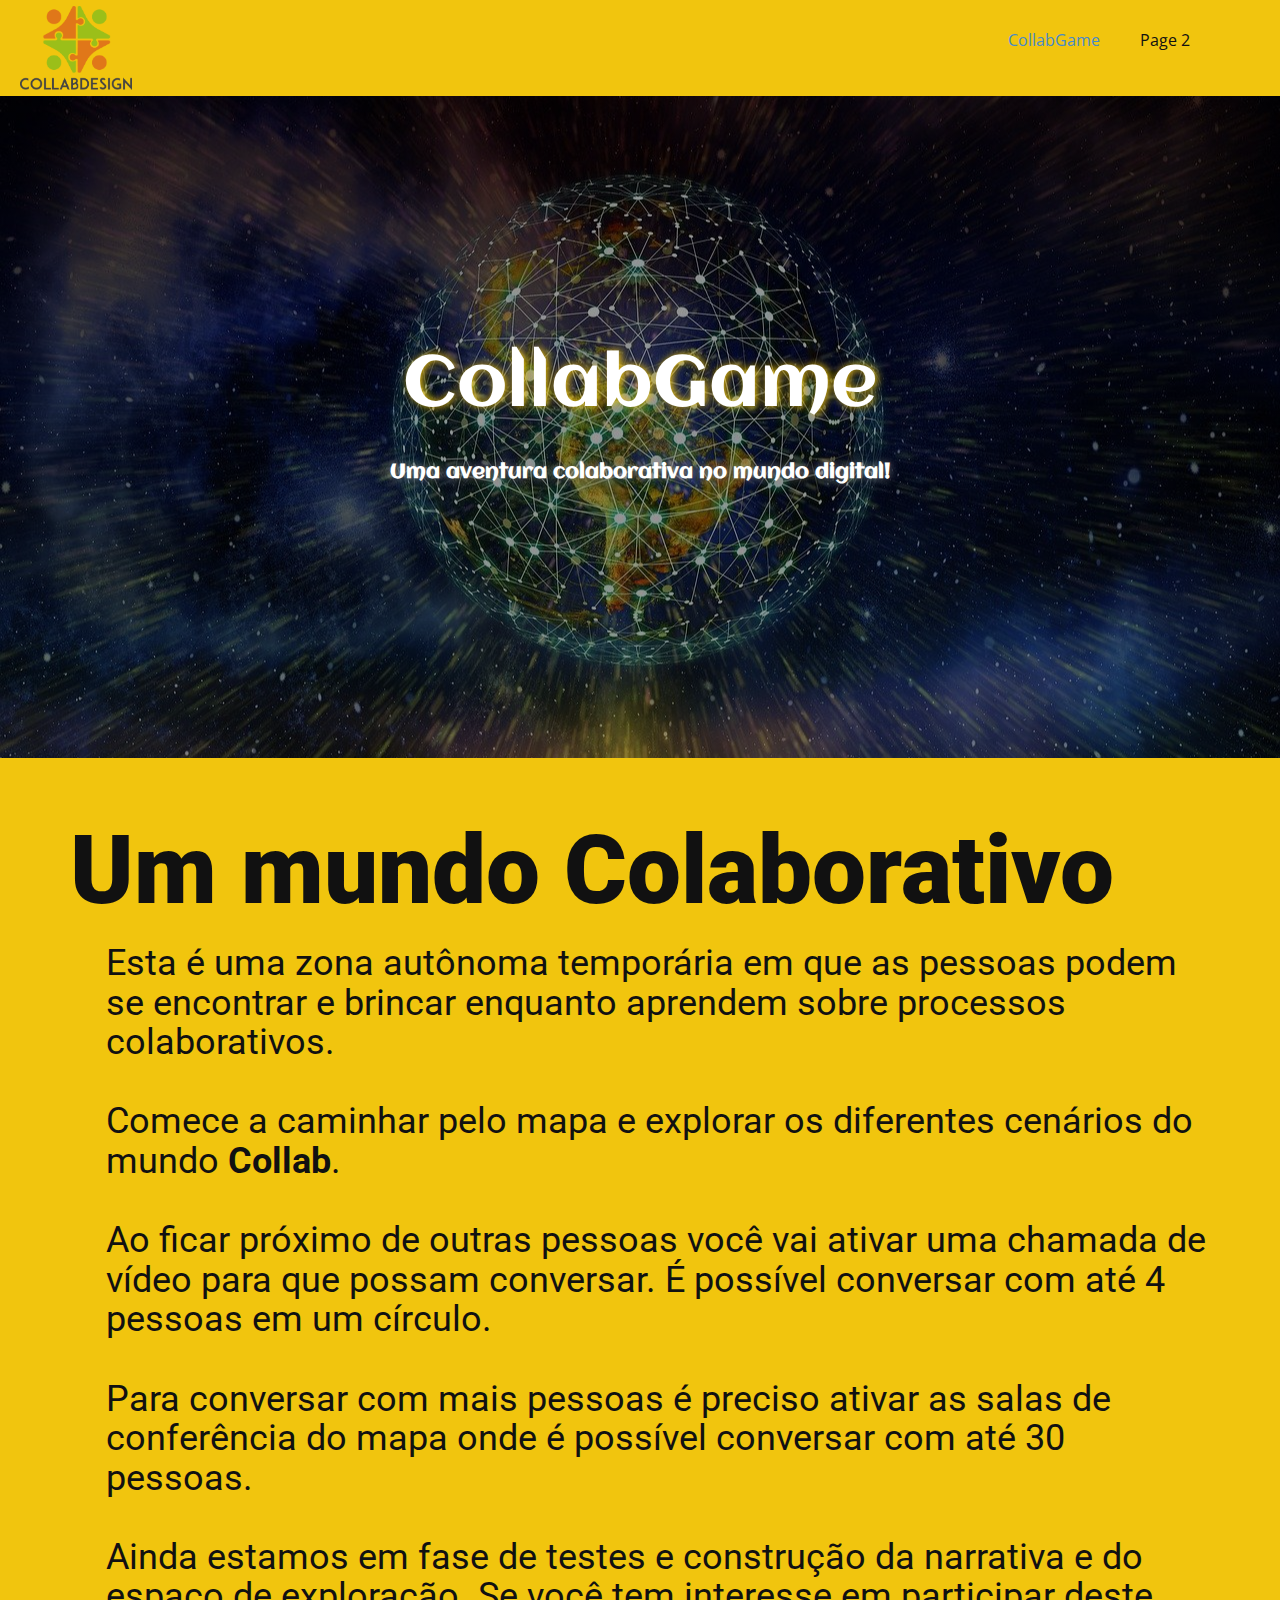
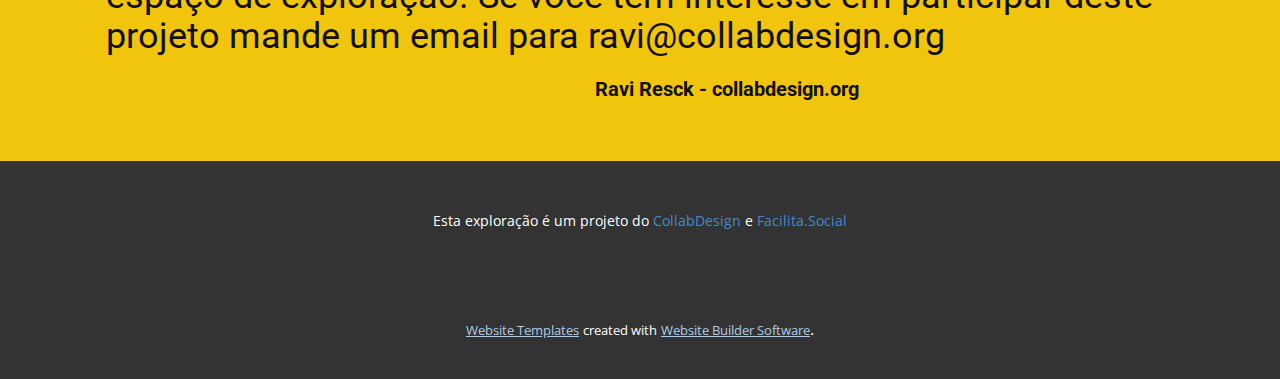
==== index.html @ 3efafa6f "Initial commit" ====
<!DOCTYPE html>
<html style="font-size: 16px;">
  <head>
    <meta name="viewport" content="width=device-width, initial-scale=1.0">
    <meta charset="utf-8">
    <meta name="keywords" content="CollabGame, Um mundo Colaborativo, Esta é uma zona autônoma temporária em que as pessoas podem se encontrar e brincar enquanto aprendem sobre processos colaborativos.&nbsp;Comece a caminhar pelo mapa e explorar os diferentes cenários do mundo Collab.&nbsp;Ao ficar próximo de outras pessoas você vai ativar uma chamada de vídeo para que possam conversar. É possível conversar com até 4 pessoas em um círculo.&nbsp;Para conversar com mais pessoas é preciso ativar as salas de conferência do mapa onde é possível conversar com até 30 pessoas.Ainda estamos em fase de testes e construção da narrativa e do espaço de exploração. Se você tem interesse em participar deste projeto mande um email para ravi@collabdesign.org">
    <meta name="description" content="">
    <meta name="page_type" content="np-template-header-footer-from-plugin">
    <title>CollabGame</title>
    <link rel="stylesheet" href="nicepage.css" media="screen">
<link rel="stylesheet" href="CollabGame.css" media="screen">
    <script class="u-script" type="text/javascript" src="jquery.js" defer=""></script>
    <script class="u-script" type="text/javascript" src="nicepage.js" defer=""></script>
    <meta name="generator" content="Nicepage 2.26.5, nicepage.com">
    <link id="u-theme-google-font" rel="stylesheet" href="https://fonts.googleapis.com/css?family=Roboto:100,100i,300,300i,400,400i,500,500i,700,700i,900,900i|Open+Sans:300,300i,400,400i,600,600i,700,700i,800,800i">
    <link id="u-page-google-font" rel="stylesheet" href="https://fonts.googleapis.com/css?family=Aclonica:400">
    
    
    
    <script type="application/ld+json">{
		"@context": "http://schema.org",
		"@type": "Organization",
		"name": "",
		"url": "index.html",
		"logo": "images/CollabDesign.png"
}</script>
    <meta property="og:title" content="CollabGame">
    <meta property="og:type" content="website">
    <meta name="theme-color" content="#478ac9">
    <link rel="canonical" href="index.html">
    <meta property="og:url" content="index.html">
  </head>
  <body data-home-page="CollabGame.html" data-home-page-title="CollabGame" class="u-body"><header class="u-clearfix u-header u-palette-3-base u-header" id="sec-86e1"><div class="u-clearfix u-sheet u-sheet-1">
        <a href="https://nicepage.com" class="u-image u-logo u-image-1" data-image-width="1367" data-image-height="1030">
          <img src="images/CollabDesign.png" class="u-logo-image u-logo-image-1" data-image-width="112.1112">
        </a>
        <nav class="u-menu u-menu-dropdown u-offcanvas u-menu-1">
          <div class="menu-collapse" style="font-size: 1rem; letter-spacing: 0;">
            <a class="u-button-style u-custom-left-right-menu-spacing u-custom-padding-bottom u-custom-top-bottom-menu-spacing u-nav-link u-text-active-palette-1-base u-text-hover-palette-2-base" href="#">
              <svg><use xmlns:xlink="http://www.w3.org/1999/xlink" xlink:href="#menu-hamburger"></use></svg>
              <svg version="1.1" xmlns="http://www.w3.org/2000/svg" xmlns:xlink="http://www.w3.org/1999/xlink"><defs><symbol id="menu-hamburger" viewBox="0 0 16 16" style="width: 16px; height: 16px;"><rect y="1" width="16" height="2"></rect><rect y="7" width="16" height="2"></rect><rect y="13" width="16" height="2"></rect>
</symbol>
</defs></svg>
            </a>
          </div>
          <div class="u-nav-container">
            <ul class="u-nav u-unstyled u-nav-1"><li class="u-nav-item"><a class="u-button-style u-nav-link u-text-active-palette-1-base u-text-hover-palette-2-base" href="CollabGame.html" style="padding: 10px 20px;">CollabGame</a>
</li><li class="u-nav-item"><a class="u-button-style u-nav-link u-text-active-palette-1-base u-text-hover-palette-2-base" href="Page-2.html" style="padding: 10px 20px;">Page 2</a>
</li></ul>
          </div>
          <div class="u-nav-container-collapse">
            <div class="u-black u-container-style u-inner-container-layout u-opacity u-opacity-95 u-sidenav">
              <div class="u-menu-close"></div>
              <ul class="u-align-center u-nav u-popupmenu-items u-unstyled u-nav-2"><li class="u-nav-item"><a class="u-button-style u-nav-link" href="CollabGame.html">CollabGame</a>
</li><li class="u-nav-item"><a class="u-button-style u-nav-link" href="Page-2.html">Page 2</a>
</li></ul>
            </div>
            <div class="u-black u-menu-overlay u-opacity u-opacity-70"></div>
          </div>
        </nav>
      </div></header>
    <section class="u-align-center u-clearfix u-image u-shading u-section-1" src="" data-image-width="1280" data-image-height="853" id="sec-aa53">
      <div class="u-clearfix u-sheet u-sheet-1">
        <h1 class="u-custom-font u-text u-title u-text-1" data-animation-name="flipIn" data-animation-duration="1000" data-animation-delay="0" data-animation-direction="X">CollabGame</h1>
        <p class="u-custom-font u-large-text u-text u-text-default u-text-variant u-text-2">Uma aventura colaborativa no mundo digital!</p>
      </div>
    </section>
    <section class="u-clearfix u-palette-3-base u-section-2" id="carousel_cb81">
      <div class="u-clearfix u-sheet u-sheet-1">
        <h2 class="u-align-center-sm u-align-center-xs u-text u-text-body-color u-text-1">Um mundo Colaborativo</h2>
        <h2 class="u-align-center-sm u-align-center-xs u-text u-text-2">Esta é uma zona autônoma temporária em que as pessoas podem se encontrar e brincar enquanto aprendem sobre processos colaborativos.&nbsp;<br>
          <br>Comece a caminhar pelo mapa e explorar os diferentes cenários do mundo <b>Collab</b>.&nbsp;<br>
          <br>Ao ficar próximo de outras pessoas você vai ativar uma chamada de vídeo para que possam conversar. É possível conversar com até 4 pessoas em um círculo.&nbsp;<br>
          <br>Para conversar com mais pessoas é preciso ativar as salas de conferência do mapa onde é possível conversar com até 30 pessoas.<br>
          <br>Ainda estamos em fase de testes e construção da narrativa e do espaço de exploração. Se você tem interesse em participar deste projeto mande um email para ravi@collabdesign.org
        </h2>
        <h6 class="u-text u-text-body-color u-text-3">Ravi Resck - collabdesign.org</h6>
      </div>
    </section>
    
    
    <footer class="u-align-center u-clearfix u-footer u-grey-80 u-footer" id="sec-552c"><div class="u-clearfix u-sheet u-sheet-1">
        <p class="u-small-text u-text u-text-variant u-text-1">Esta exploração é um projeto do <a href="https://collabdesign.org" class="u-active-none u-border-none u-btn u-button-style u-hover-none u-none u-text-palette-1-base u-btn-1">CollabDesign</a> e <a href="https://facilita.social" class="u-active-none u-border-none u-btn u-button-style u-hover-none u-none u-text-palette-1-base u-btn-2">Facilita.Social</a>
        </p>
      </div></footer>
    <section class="u-backlink u-clearfix u-grey-80">
      <a class="u-link" href="https://nicepage.com/website-templates" target="_blank">
        <span>Website Templates</span>
      </a>
      <p class="u-text">
        <span>created with</span>
      </p>
      <a class="u-link" href="https://nicepage.com/" target="_blank">
        <span>Website Builder Software</span>
      </a>. 
    </section>
  </body>
</html>
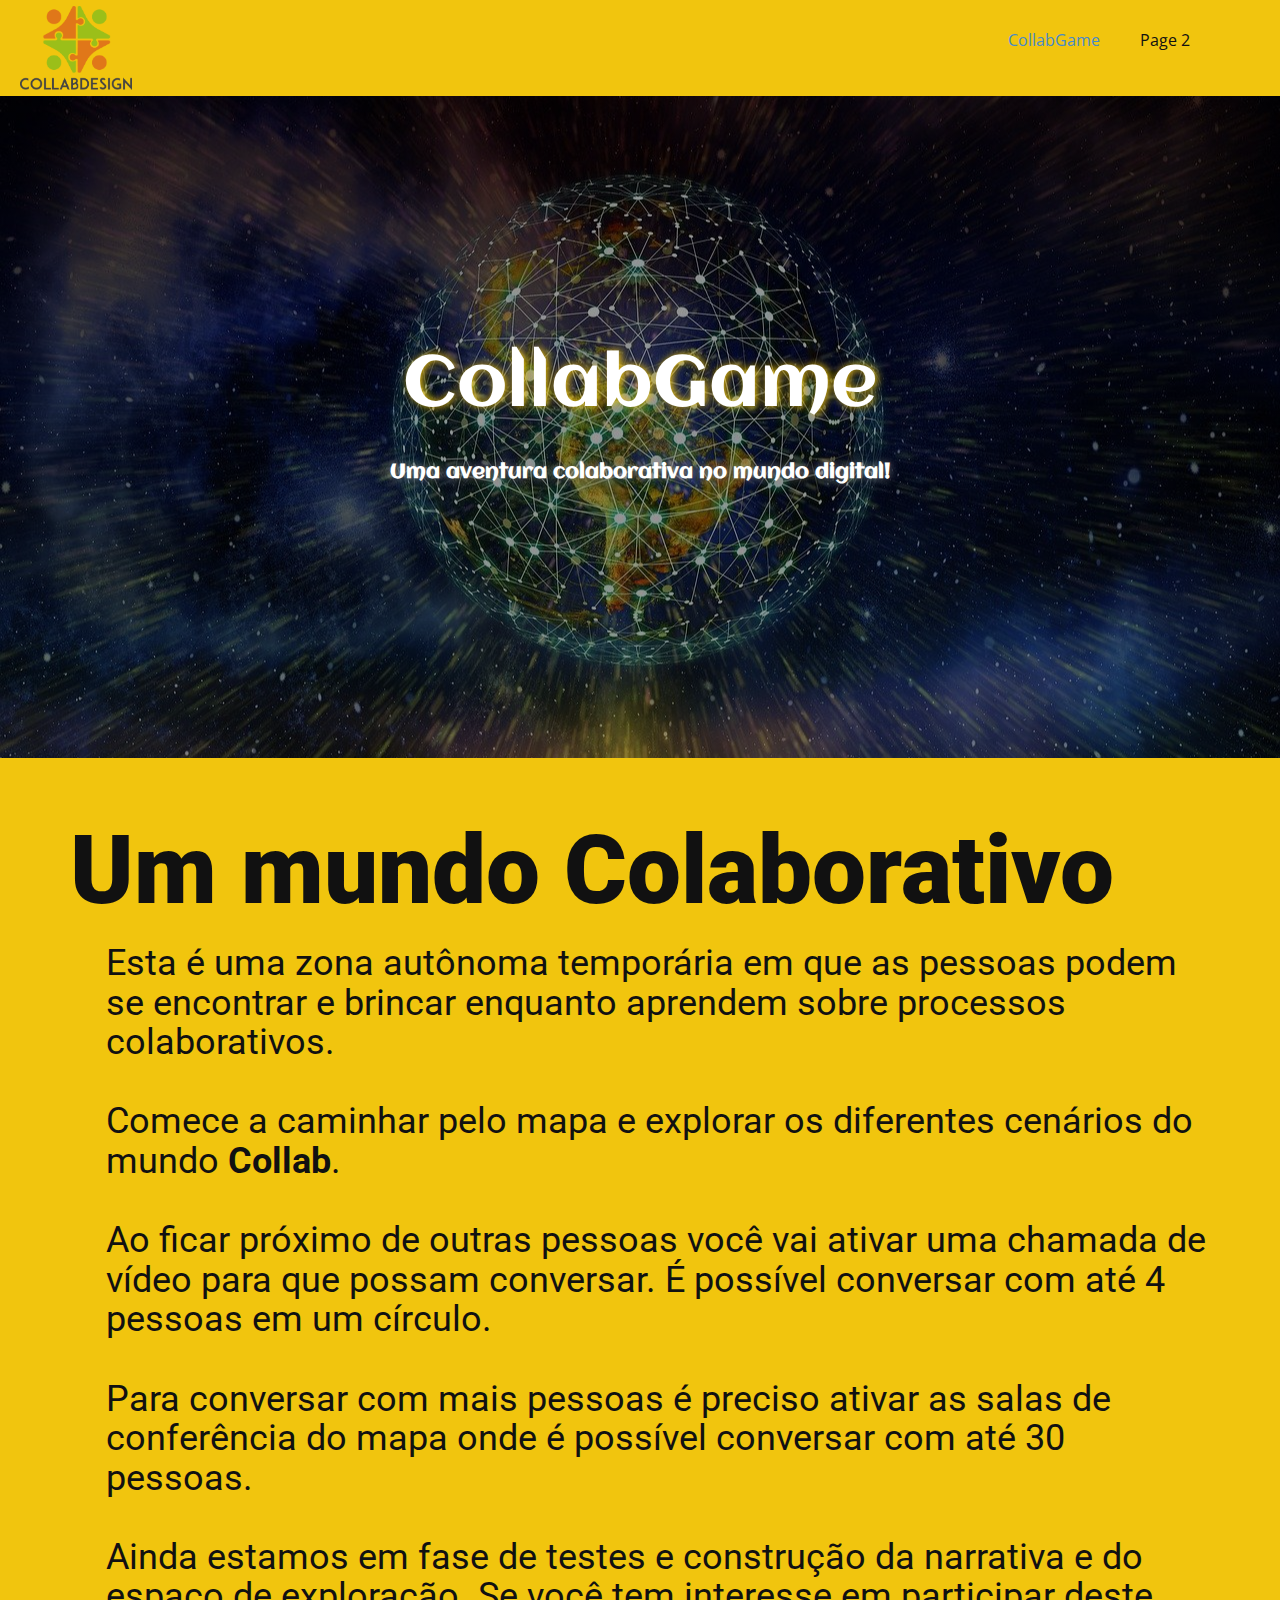
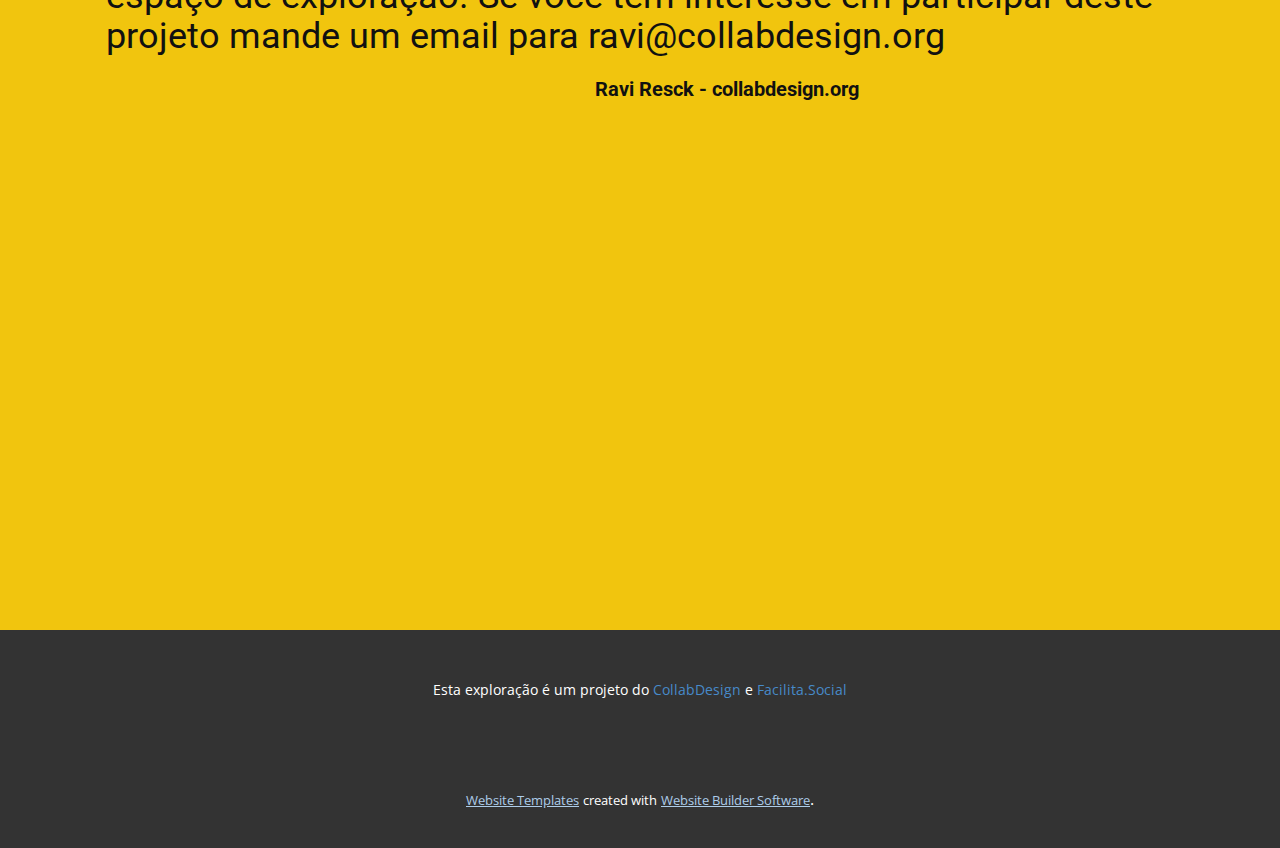
==== commit 652f9618: "Update Miro" ====
--- a/index.html
+++ b/index.html
@@ -75,6 +75,9 @@
           <br>Ainda estamos em fase de testes e construção da narrativa e do espaço de exploração. Se você tem interesse em participar deste projeto mande um email para ravi@collabdesign.org
         </h2>
         <h6 class="u-text u-text-body-color u-text-3">Ravi Resck - collabdesign.org</h6>
+        <div class="u-clearfix u-custom-html u-custom-html-1">
+          <iframe width="576" height="432" src="https://miro.com/app/live-embed/o9J_kju0N60=/?moveToViewport=-2356,-480,2297,1797" frameborder="0" scrolling="no" allowfullscreen=""></iframe>
+        </div>
       </div>
     </section>
     
--- a/nicepage.css
+++ b/nicepage.css
@@ -30174,7 +30174,7 @@
 .u-header .u-menu-1 {width: auto} }
 
 @media (max-width: 767px){ .u-header .u-image-1 {width: auto} }
-@media (max-width: 575px){ .u-header .u-image-1 {width: auto; margin-top: 16px; margin-left: -39px; height: 32px}
+@media (max-width: 575px){ .u-header .u-image-1 {margin-top: 16px; margin-left: -39px}
 .u-header .u-menu-1 {margin-top: -48px; margin-bottom: 32px} }
  .u-footer {background-image: none}
 .u-footer .u-sheet-1 {min-height: 120px}
--- a/CollabGame.css
+++ b/CollabGame.css
@@ -11,10 +11,11 @@
 
 @media (max-width: 575px){ .u-section-1 .u-sheet-1 {min-height: 287px}
 .u-section-1 .u-text-1 {margin-top: 93px; margin-left: 12px; margin-right: 12px} }.u-section-2 {background-image: none}
-.u-section-2 .u-sheet-1 {min-height: 439px}
+.u-section-2 .u-sheet-1 {min-height: 1460px}
 .u-section-2 .u-text-1 {font-weight: 900; font-size: 6rem; margin: 60px 0 0}
 .u-section-2 .u-text-2 {margin: 20px 0 0 36px}
-.u-section-2 .u-text-3 {font-weight: 700; font-size: 1.25rem; margin: 20px 0 60px 525px} 
+.u-section-2 .u-text-3 {font-weight: 700; font-size: 1.25rem; margin: 20px 0 0 525px}
+.u-section-2 .u-custom-html-1 {min-height: 439px; height: auto; width: 570px; margin: 30px auto 60px} 
 
 @media (max-width: 1199px){ .u-section-2 .u-text-2 {margin-left: 325px}
 .u-section-2 .u-text-3 {width: auto; margin-right: auto; margin-left: 325px} }
@@ -24,9 +25,10 @@
 
 @media (max-width: 767px){ .u-section-2 .u-sheet-1 {min-height: 1681px}
 .u-section-2 .u-text-1 {width: auto; margin-right: -50px; margin-left: -40px}
-.u-section-2 .u-text-2 {margin-top: 60px; margin-left: 0; width: auto}
-.u-section-2 .u-text-3 {margin-right: 145px; margin-left: 69px} }
+.u-section-2 .u-text-2 {margin-top: 60px; margin-left: 0}
+.u-section-2 .u-text-3 {margin-right: 145px; margin-left: 69px}
+.u-section-2 .u-custom-html-1 {width: 540px} }
 
 @media (max-width: 575px){ .u-section-2 .u-text-1 {font-size: 4.5rem; margin-left: -50px}
-.u-section-2 .u-text-2 {width: auto}
-.u-section-2 .u-text-3 {margin-right: 14px; margin-left: 0} }+.u-section-2 .u-text-3 {margin-right: 14px; margin-left: 0}
+.u-section-2 .u-custom-html-1 {width: 340px} }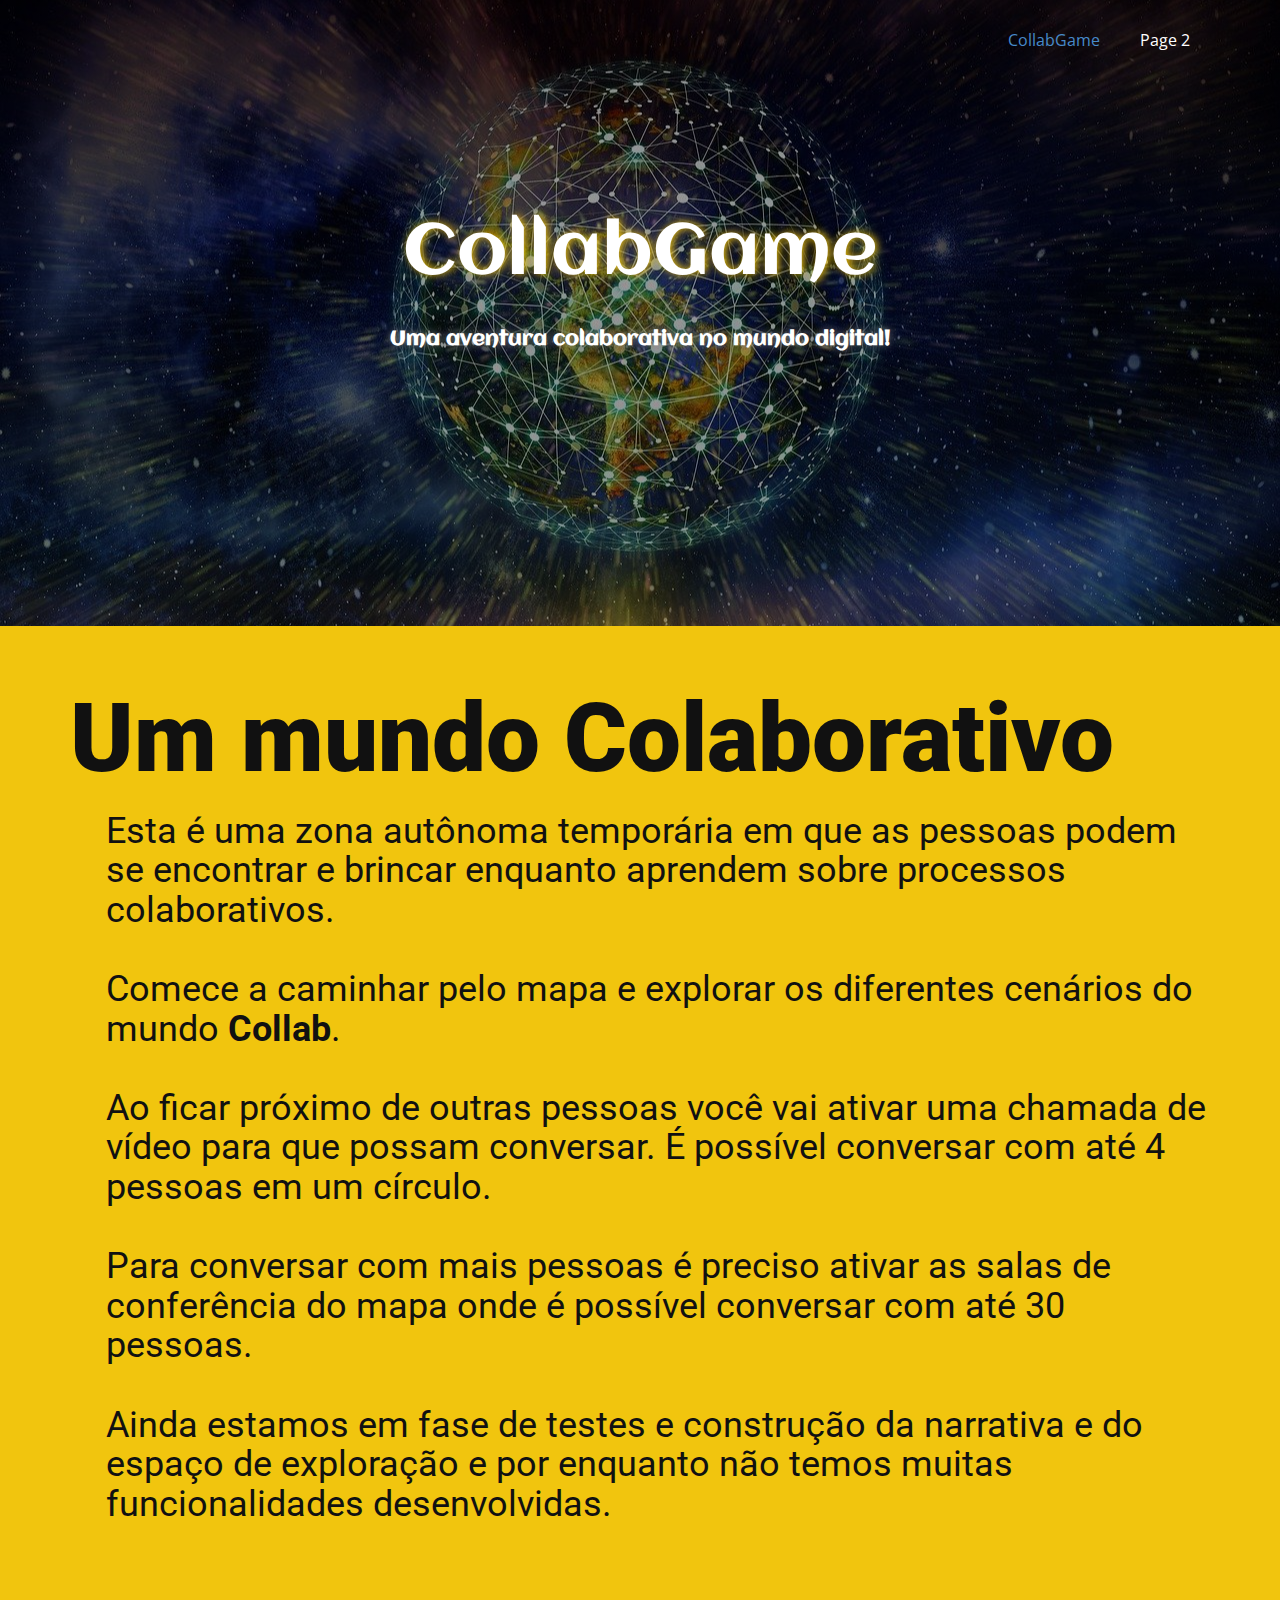
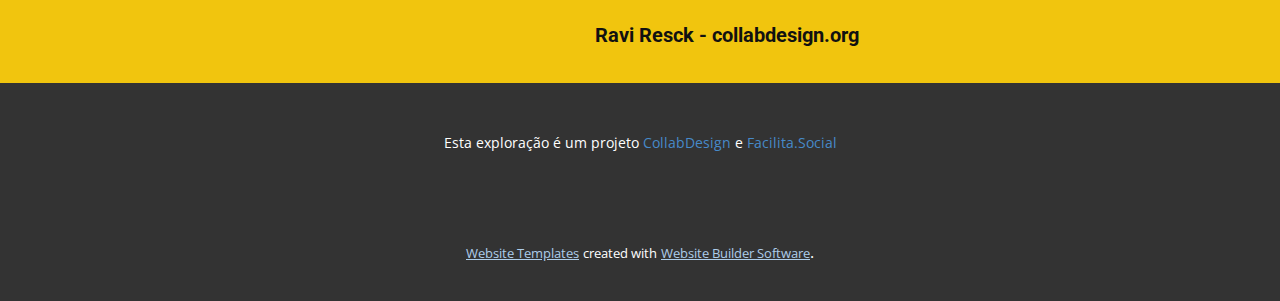
==== commit 451da320: "Update" ====
--- a/index.html
+++ b/index.html
@@ -3,7 +3,7 @@
   <head>
     <meta name="viewport" content="width=device-width, initial-scale=1.0">
     <meta charset="utf-8">
-    <meta name="keywords" content="CollabGame, Um mundo Colaborativo, Esta é uma zona autônoma temporária em que as pessoas podem se encontrar e brincar enquanto aprendem sobre processos colaborativos.&nbsp;Comece a caminhar pelo mapa e explorar os diferentes cenários do mundo Collab.&nbsp;Ao ficar próximo de outras pessoas você vai ativar uma chamada de vídeo para que possam conversar. É possível conversar com até 4 pessoas em um círculo.&nbsp;Para conversar com mais pessoas é preciso ativar as salas de conferência do mapa onde é possível conversar com até 30 pessoas.Ainda estamos em fase de testes e construção da narrativa e do espaço de exploração. Se você tem interesse em participar deste projeto mande um email para ravi@collabdesign.org">
+    <meta name="keywords" content="CollabGame, Um mundo Colaborativo, Esta é uma zona autônoma temporária em que as pessoas podem se encontrar e brincar enquanto aprendem sobre processos colaborativos.&nbsp;Comece a caminhar pelo mapa e explorar os diferentes cenários do mundo Collab.&nbsp;Ao ficar próximo de outras pessoas você vai ativar uma chamada de vídeo para que possam conversar. É possível conversar com até 4 pessoas em um círculo.&nbsp;Para conversar com mais pessoas é preciso ativar as salas de conferência do mapa onde é possível conversar com até 30 pessoas.Ainda estamos em fase de testes e construção da narrativa e do espaço de exploração e por enquanto não temos muitas funcionalidades desenvolvidas.">
     <meta name="description" content="">
     <meta name="page_type" content="np-template-header-footer-from-plugin">
     <title>CollabGame</title>
@@ -21,8 +21,7 @@
 		"@context": "http://schema.org",
 		"@type": "Organization",
 		"name": "",
-		"url": "index.html",
-		"logo": "images/CollabDesign.png"
+		"url": "index.html"
 }</script>
     <meta property="og:title" content="CollabGame">
     <meta property="og:type" content="website">
@@ -30,10 +29,7 @@
     <link rel="canonical" href="index.html">
     <meta property="og:url" content="index.html">
   </head>
-  <body data-home-page="CollabGame.html" data-home-page-title="CollabGame" class="u-body"><header class="u-clearfix u-header u-palette-3-base u-header" id="sec-86e1"><div class="u-clearfix u-sheet u-sheet-1">
-        <a href="https://nicepage.com" class="u-image u-logo u-image-1" data-image-width="1367" data-image-height="1030">
-          <img src="images/CollabDesign.png" class="u-logo-image u-logo-image-1" data-image-width="112.1112">
-        </a>
+  <body data-home-page="CollabGame.html" data-home-page-title="CollabGame" class="u-body u-overlap u-overlap-contrast u-overlap-transparent"><header class="u-clearfix u-header u-palette-3-base u-header" id="sec-86e1"><div class="u-clearfix u-sheet u-sheet-1">
         <nav class="u-menu u-menu-dropdown u-offcanvas u-menu-1">
           <div class="menu-collapse" style="font-size: 1rem; letter-spacing: 0;">
             <a class="u-button-style u-custom-left-right-menu-spacing u-custom-padding-bottom u-custom-top-bottom-menu-spacing u-nav-link u-text-active-palette-1-base u-text-hover-palette-2-base" href="#">
@@ -72,18 +68,17 @@
           <br>Comece a caminhar pelo mapa e explorar os diferentes cenários do mundo <b>Collab</b>.&nbsp;<br>
           <br>Ao ficar próximo de outras pessoas você vai ativar uma chamada de vídeo para que possam conversar. É possível conversar com até 4 pessoas em um círculo.&nbsp;<br>
           <br>Para conversar com mais pessoas é preciso ativar as salas de conferência do mapa onde é possível conversar com até 30 pessoas.<br>
-          <br>Ainda estamos em fase de testes e construção da narrativa e do espaço de exploração. Se você tem interesse em participar deste projeto mande um email para ravi@collabdesign.org
+          <br>Ainda estamos em fase de testes e construção da narrativa e do espaço de exploração e por enquanto não temos muitas funcionalidades desenvolvidas.&nbsp;<br>
+          <br>
+          <br>
         </h2>
         <h6 class="u-text u-text-body-color u-text-3">Ravi Resck - collabdesign.org</h6>
-        <div class="u-clearfix u-custom-html u-custom-html-1">
-          <iframe width="576" height="432" src="https://miro.com/app/live-embed/o9J_kju0N60=/?moveToViewport=-2356,-480,2297,1797" frameborder="0" scrolling="no" allowfullscreen=""></iframe>
-        </div>
       </div>
     </section>
     
     
     <footer class="u-align-center u-clearfix u-footer u-grey-80 u-footer" id="sec-552c"><div class="u-clearfix u-sheet u-sheet-1">
-        <p class="u-small-text u-text u-text-variant u-text-1">Esta exploração é um projeto do <a href="https://collabdesign.org" class="u-active-none u-border-none u-btn u-button-style u-hover-none u-none u-text-palette-1-base u-btn-1">CollabDesign</a> e <a href="https://facilita.social" class="u-active-none u-border-none u-btn u-button-style u-hover-none u-none u-text-palette-1-base u-btn-2">Facilita.Social</a>
+        <p class="u-small-text u-text u-text-variant u-text-1">Esta exploração é um projeto&nbsp;<a href="https://collabdesign.org" class="u-active-none u-border-none u-btn u-button-style u-hover-none u-none u-text-palette-1-base u-btn-1">CollabDesign</a> e <a href="https://facilita.social" class="u-active-none u-border-none u-btn u-button-style u-hover-none u-none u-text-palette-1-base u-btn-2">Facilita.Social</a>
         </p>
       </div></footer>
     <section class="u-backlink u-clearfix u-grey-80">
--- a/nicepage.css
+++ b/nicepage.css
@@ -30164,18 +30164,14 @@
 
 /*end-variables sitestylecss*/
  .u-header {background-image: none}
-.u-header .u-sheet-1 {min-height: 96px}
-.u-header .u-image-1 {margin: 6px auto 0 -50px}
-.u-header .u-logo-image-1 {max-width: 112px; max-height: 112px}
-.u-header .u-menu-1 {margin: -68px 0 38px auto}
+.u-header .u-sheet-1 {min-height: 58px}
+.u-header .u-menu-1 {margin: 22px 0 0 auto}
 .u-header .u-nav-1 {font-size: 1rem; letter-spacing: 0}
 .u-header .u-nav-2 {font-size: 1.25rem} 
-@media (max-width: 1199px){ .u-header .u-image-1 {margin-left: 0; width: 64px; height: 32px}
-.u-header .u-menu-1 {width: auto} }
-
-@media (max-width: 767px){ .u-header .u-image-1 {width: auto} }
-@media (max-width: 575px){ .u-header .u-image-1 {margin-top: 16px; margin-left: -39px}
-.u-header .u-menu-1 {margin-top: -48px; margin-bottom: 32px} }
+@media (max-width: 1199px){ .u-header .u-menu-1 {width: auto} }
+
+
+@media (max-width: 575px){ .u-header .u-menu-1 {margin-top: 52px; margin-bottom: 32px} }
  .u-footer {background-image: none}
 .u-footer .u-sheet-1 {min-height: 120px}
 .u-footer .u-text-1 {width: 417px; margin: 49px auto}
--- a/CollabGame.css
+++ b/CollabGame.css
@@ -1,21 +1,20 @@
 .u-section-1 {background-image: linear-gradient(0deg, rgba(0,0,0,0.4), rgba(0,0,0,0.4)), url("images/55e5d6444e52ad14f6da8c7dda793678153bdee757596c48732f79d49f4bcd5cbd_1280.jpg"); background-position: 50% 50%}
-.u-section-1 .u-sheet-1 {min-height: 662px}
-.u-section-1 .u-text-1 {font-family: Aclonica; text-shadow: 2px 0 8px rgba(241,197,14,1); animation-duration: 1000ms; margin: 251px 0 0}
+.u-section-1 .u-sheet-1 {min-height: 626px}
+.u-section-1 .u-text-1 {font-family: Aclonica; text-shadow: 2px 0 8px rgba(241,197,14,1); animation-duration: 1000ms; margin: 215px 0 0}
 .u-section-1 .u-text-2 {font-weight: 700; font-family: Aclonica; text-shadow: 0 0 8px rgba(128,128,128,1); margin: 30px auto 60px} 
 
-@media (max-width: 1199px){ .u-section-1 .u-sheet-1 {min-height: 546px} }
+@media (max-width: 1199px){ .u-section-1 .u-sheet-1 {min-height: 516px} }
 
-@media (max-width: 991px){ .u-section-1 .u-sheet-1 {min-height: 418px} }
+@media (max-width: 991px){ .u-section-1 .u-sheet-1 {min-height: 395px} }
 
-@media (max-width: 767px){ .u-section-1 .u-sheet-1 {min-height: 314px} }
+@media (max-width: 767px){ .u-section-1 .u-sheet-1 {min-height: 296px} }
 
 @media (max-width: 575px){ .u-section-1 .u-sheet-1 {min-height: 287px}
 .u-section-1 .u-text-1 {margin-top: 93px; margin-left: 12px; margin-right: 12px} }.u-section-2 {background-image: none}
-.u-section-2 .u-sheet-1 {min-height: 1460px}
+.u-section-2 .u-sheet-1 {min-height: 967px}
 .u-section-2 .u-text-1 {font-weight: 900; font-size: 6rem; margin: 60px 0 0}
 .u-section-2 .u-text-2 {margin: 20px 0 0 36px}
-.u-section-2 .u-text-3 {font-weight: 700; font-size: 1.25rem; margin: 20px 0 0 525px}
-.u-section-2 .u-custom-html-1 {min-height: 439px; height: auto; width: 570px; margin: 30px auto 60px} 
+.u-section-2 .u-text-3 {font-weight: 700; font-size: 1.25rem; margin: 20px 0 36px 525px} 
 
 @media (max-width: 1199px){ .u-section-2 .u-text-2 {margin-left: 325px}
 .u-section-2 .u-text-3 {width: auto; margin-right: auto; margin-left: 325px} }
@@ -23,12 +22,10 @@
 @media (max-width: 991px){ .u-section-2 .u-text-2 {width: auto; margin-left: 249px}
 .u-section-2 .u-text-3 {margin-left: 249px} }
 
-@media (max-width: 767px){ .u-section-2 .u-sheet-1 {min-height: 1681px}
+@media (max-width: 767px){ .u-section-2 .u-sheet-1 {min-height: 2391px}
 .u-section-2 .u-text-1 {width: auto; margin-right: -50px; margin-left: -40px}
 .u-section-2 .u-text-2 {margin-top: 60px; margin-left: 0}
-.u-section-2 .u-text-3 {margin-right: 145px; margin-left: 69px}
-.u-section-2 .u-custom-html-1 {width: 540px} }
+.u-section-2 .u-text-3 {margin-right: 145px; margin-left: 69px} }
 
 @media (max-width: 575px){ .u-section-2 .u-text-1 {font-size: 4.5rem; margin-left: -50px}
-.u-section-2 .u-text-3 {margin-right: 14px; margin-left: 0}
-.u-section-2 .u-custom-html-1 {width: 340px} }+.u-section-2 .u-text-3 {margin-right: 14px; margin-left: 0} }